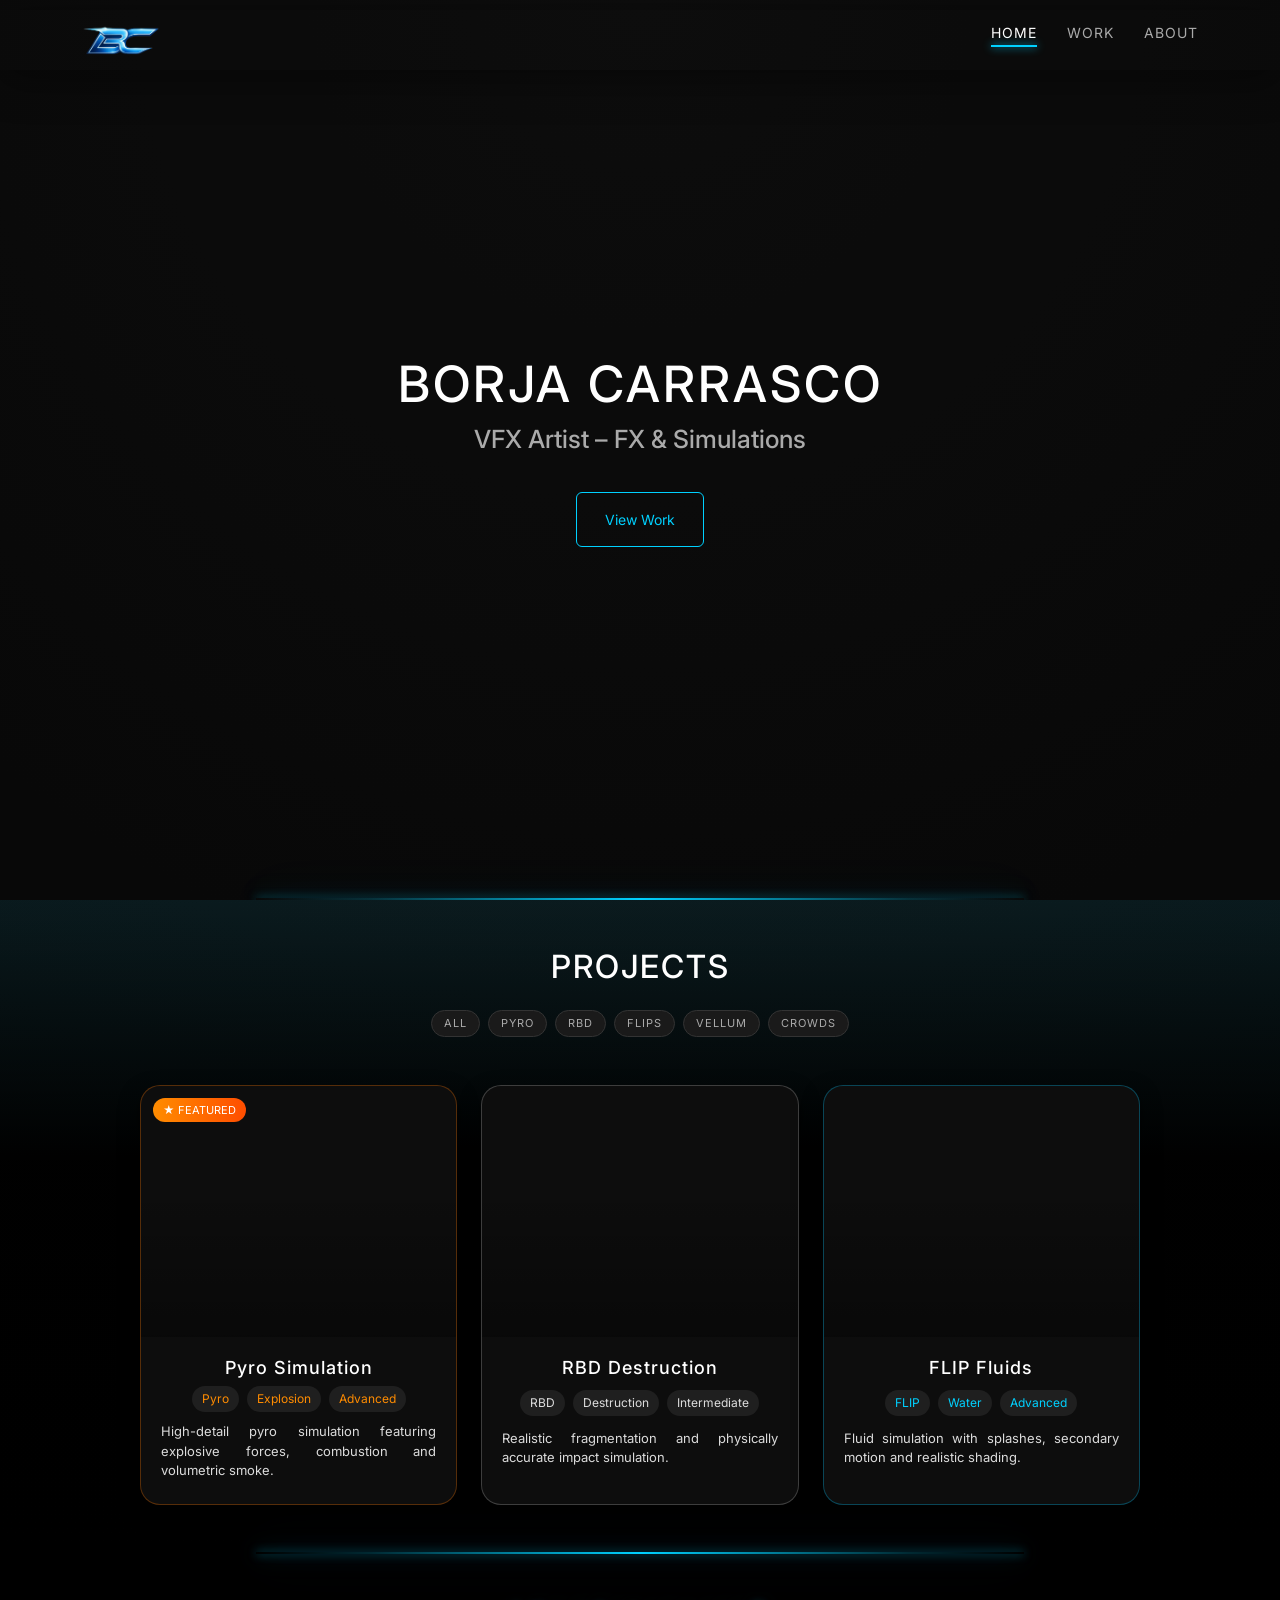
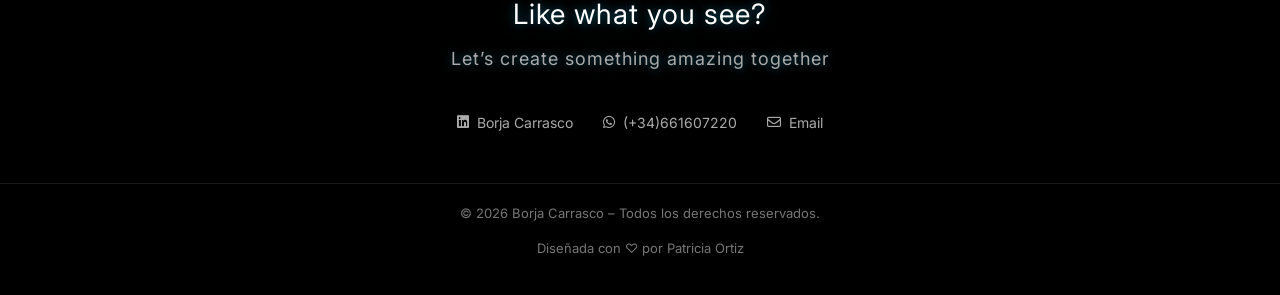
==== index.html @ b545aca4 "Add files via upload" ====
<!DOCTYPE html>
<html lang="en">
<head>
  <meta charset="UTF-8">
  <title>Borja Carrasco | VFX Artist</title>
  <meta name="viewport" content="width=device-width, initial-scale=1.0">
  <link href="https://fonts.googleapis.com/css2?family=Inter:wght@300;400;600;700;800&display=swap" rel="stylesheet">
  <link href="https://cdn.jsdelivr.net/npm/bootstrap@5.3.3/dist/css/bootstrap.min.css" rel="stylesheet">
  <link rel="stylesheet" href="https://cdnjs.cloudflare.com/ajax/libs/font-awesome/6.5.0/css/all.min.css">
  <link rel="stylesheet" href="./css/style.css">
</head>

<body>

  <nav class="navbar">
    <div class="container d-flex justify-content-between align-items-center">
      <div class="logo">
        <img src="./assets/images/logoprueba1000.png" alt="logo BC">
      </div>
      <div class="hamburger" id="hamburger">
        <span></span>
        <span></span>
        <span></span>
      </div>
      <ul class="menu">
        <li><a href="index.html" class="active">HOME</a></li>
        <li><a href="./views/work.html">WORK</a></li>
        <li><a href="./views/about.html">ABOUT</a></li>
      </ul>
    </div>
  </nav>

  <header class="hero" id="hero">

    <div class="overlay">
      <img src="./assets/images/fotoprueba1.png" alt="background" class="hero-img">

      <video id="heroVideo" autoplay loop muted playsinline preload="auto">
        <source src="./assets/videos/Reel.mp4" type="video/mp4">
      </video>
    </div>

    <div class="hero-content text-center" id="heroContent">
      <h1>BORJA CARRASCO</h1>
      <h2>VFX Artist – FX & Simulations</h2>
      <button class="btn hero-btn">View Work</button>
    </div>

  </header>

  <main>

    <section class="projects py-5" id="projects">

      <div class="container">
        <div class="projects-title text-center mb-4">
          <h2>PROJECTS</h2>
        </div>

        <div class="filters d-flex justify-content-center flex-wrap gap-2 mb-5">
          <button class="filter">ALL</button>
          <button class="filter">PYRO</button>
          <button class="filter">RBD</button>
          <button class="filter">FLIPS</button>
          <button class="filter">VELLUM</button>
          <button class="filter">CROWDS</button>
        </div>

        <div class="row g-4">

          <div class="col-12 col-md-6 col-lg-4">
            <article class="card pyro featured">
              <div class="card-media">
                <video muted loop playsinline>
                  <source src="https://www.w3schools.com/html/mov_bbb.mp4">
                </video>
              </div>
              <div class="card-content">
                <h3>Pyro Simulation</h3>
                <div class="tags">
                  <span class="tag">Pyro</span>
                  <span class="tag">Explosion</span>
                  <span class="tag">Advanced</span>
                </div>
                <p>
                  High-detail pyro simulation featuring explosive forces, combustion and volumetric smoke.
                </p>
              </div>
            </article>
          </div>

          <div class="col-12 col-md-6 col-lg-4">
            <article class="card rbd">
              <div class="card-media">
                <video muted loop playsinline>
                  <source src="https://www.w3schools.com/html/movie.mp4">
                </video>
              </div>
              <div class="card-content">
                <h3>RBD Destruction</h3>
                <div class="tags">
                  <span class="tag">RBD</span>
                  <span class="tag">Destruction</span>
                  <span class="tag">Intermediate</span>
                </div>
                <p>
                  Realistic fragmentation and physically accurate impact simulation.
                </p>
              </div>
            </article>
          </div>

          <div class="col-12 col-md-6 col-lg-4">
            <article class="card flip">
              <div class="card-media">
                <video muted loop playsinline>
                  <source src="https://www.w3schools.com/howto/rain.mp4">
                </video>
              </div>
              <div class="card-content">
                <h3>FLIP Fluids</h3>
                <div class="tags">
                  <span class="tag">FLIP</span>
                  <span class="tag">Water</span>
                  <span class="tag">Advanced</span>
                </div>
                <p>
                  Fluid simulation with splashes, secondary motion and realistic shading.
                </p>
              </div>
            </article>
          </div>

        </div>

      </div>
    </section>

  </main>

  <footer>
    <div class="contacto-container">

      <div class="info-contacto">
        <p>
          Like what you see? <br>
          <span>Let’s create something amazing together</span>
        </p>
      </div>

      <div class="redes">
        <a href="https://www.linkedin.com/in/borja-carrasco/">
          <i class="fa-brands fa-linkedin"></i>
          Borja Carrasco
        </a>

        <a href="https://wa.me/34661607220">
          <i class="fa-brands fa-whatsapp"></i>
          (+34)661607220
        </a>

        <a href="mailto:borjacarrasco25@gmail.com">
          <i class="fa-regular fa-envelope"></i>
          Email
        </a>
      </div>

    </div>

    <div class="footer-container">
      <p>© 2026 Borja Carrasco – Todos los derechos reservados.</p>
      <p>Diseñada con ♡ por Patricia Ortiz</p>
    </div>
  </footer>

  <script src="./js/script.js"></script>

</body>
</html>
---- css/style.css ----
* {
  margin: 0;
  padding: 0;
  box-sizing: border-box;
  font-family: 'Inter', sans-serif;
}

body,
button,
input,
textarea {
  font-family: 'Inter', sans-serif !important;
}

:root {
  --bs-body-font-family: 'Inter', sans-serif;
  --cyan: #00d1ff;
  --orange: #ff8c00;
}

body {
  background: radial-gradient(circle at top, #111, #050505);
  color: white;
  overflow-x: hidden;
  min-height: 100vh;
  display: flex;
  flex-direction: column;
}

.navbar {
  position: absolute;
  top: 10px;
  width: 100%;
  padding: 10px 60px;
  display: flex;
  justify-content: space-between;
  align-items: center;
  z-index: 100;
  background: transparent;
  /* Sombra suave hacia abajo que da profundidad sin fondo */
  box-shadow: 0 10px 40px rgba(0, 0, 0, 0.4);
}

.navbar--solid {
  position: absolute;
  top: 10px;
  left: 0;
  width: 100%;

  /* MÁS contraste */
  background: linear-gradient(to bottom,
      rgba(15, 18, 25, 0.85),
      rgba(10, 10, 10, 0.6));

  backdrop-filter: blur(18px);

  border-bottom: 1px solid rgba(0, 209, 255, 0.15);

  box-shadow:
    0 8px 30px rgba(0, 0, 0, 0.8),
    0 0 20px rgba(0, 209, 255, 0.05),
    inset 0 1px 0 rgba(255, 255, 255, 0.05);

  transition: all 0.3s ease;
}

.navbar--solid::after {
  content: "";
  position: absolute;
  bottom: 0;
  left: 50%;
  transform: translateX(-50%);
  width: 40%;
  height: 1px;

  background: linear-gradient(90deg,
      transparent,
      var(--cyan),
      transparent);

  box-shadow:
    0 0 10px var(--cyan),
    0 0 25px rgba(0, 209, 255, 0.4);

  opacity: 0.5;
}

.logo img {
  height: 30px;
  width: auto;
  display: block;
}

.menu {
  display: flex;
  gap: 30px;
  list-style: none;
}

.menu a {
  text-decoration: none;
  color: #aaa;
  font-size: 14px;
  letter-spacing: 1px;
  transition: 0.3s;
}

.menu a:hover {
  color: white;
}

.menu a.active {
  color: white;
  position: relative;
}

.menu a.active::after {
  content: "";
  position: absolute;
  left: 0;
  bottom: -6px;
  width: 100%;
  height: 2px;
  background: var(--cyan);
  box-shadow: 0 0 8px var(--cyan);
}

/* ======================== */
/* HERO  (index)            */
/* ======================== */

.hero {
  min-height: 100vh;
  position: relative;
  display: flex;
  align-items: center;
  justify-content: center;
  overflow: hidden;
}

.hero::after {
  content: "";
  position: absolute;
  left: 50%;
  transform: translateX(-50%);
  bottom: 0;
  width: 60%;
  height: 2px;
  background: linear-gradient(90deg,
      transparent 0%,
      rgba(0, 209, 255, 0.2) 15%,
      var(--cyan) 50%,
      rgba(0, 209, 255, 0.2) 85%,
      transparent 100%);
  box-shadow:
    0 0 10px rgba(0, 209, 255, 0.6),
    0 0 25px rgba(0, 209, 255, 0.4),
    0 0 50px rgba(0, 209, 255, 0.25);
  opacity: 1;
  z-index: 3;
}

.hero-img {
  position: absolute;
  width: 100%;
  height: 100%;
  object-fit: cover;
  cursor: default;
  opacity: 1;
  z-index: 1;
}

.hero video {
  position: absolute;
  width: 100%;
  height: 100%;
  object-fit: cover;
  object-position: center;
  transform: scale(1.2);
  opacity: 0;
  z-index: 2;
}

.hero-img,
.hero video {
  transition: opacity 0.04s ease;
}

.overlay {
  position: absolute;
  width: 100%;
  height: 100%;
  background: rgba(0, 0, 0, 0.25);
  pointer-events: none;
}

.hero-content {
  text-align: center;
  z-index: 5;
  transition: 0.4s;
}

.hero-content h1 {
  font-size: 50px;
  letter-spacing: 3px;
}

.hero-content h2 {
  font-size: 25px;
  margin-top: 10px;
  color: #aaa;
}

.btn {
  margin-top: 30px;
  padding: 16px 28px;
  border: 1px solid var(--cyan);
  color: var(--cyan);
  background: transparent;
  cursor: pointer;
  transition: 0.3s;
  font-size: 14px;
}

.btn:hover {
  background: var(--cyan);
  color: black;
  box-shadow: 0 0 20px var(--cyan);
}

.projects {
  padding: 40px 10% 0;
  text-align: center;
  background: linear-gradient(to bottom,
      rgba(0, 209, 255, 0.08) 0%,
      rgba(0, 0, 0, 0.95) 40%,
      #000 100%);
}

.projects-title {
  text-align: center;
  margin-bottom: 30px;
  position: relative;
}

.projects-title h2 {
  font-size: 32px;
  letter-spacing: 2px;
}

.filters {
  display: flex;
  justify-content: center;
  gap: 8px;
  margin-bottom: 50px;
  flex-wrap: wrap;
}

.filter {
  background: #1a1a1a;
  border: 1px solid #333;
  color: #aaa;
  padding: 4px 12px;
  font-size: 11px;
  letter-spacing: 1px;
  border-radius: 14px;
  cursor: pointer;
  transition: all 0.3s ease;
}

.filter:hover,
.filter.active {
  border-color: var(--cyan);
  color: var(--cyan);
  box-shadow: 0 0 8px rgba(0, 209, 255, 0.4);
}

.card {
  height: 420px;
  display: flex;
  flex-direction: column;
  background: #0d0d0d;
  border-radius: 20px;
  overflow: hidden;
  position: relative;
  border: 1px solid rgba(255, 255, 255, 0.08);
  box-shadow: 0 8px 20px rgba(0, 0, 0, 0.6);
  transition: all 0.4s ease;
}

.card:hover {
  transform: translateY(-10px) scale(1.03);
}

.card-media {
  height: 60%;
  position: relative;
  overflow: hidden;
}

.card-media video {
  width: 100%;
  height: 100%;
  object-fit: cover;
  filter: brightness(0.85) contrast(1.1);
  transition: 0.4s ease;
}

.card:hover video {
  filter: brightness(1) contrast(1.2);
}

.card-media::after {
  content: "";
  position: absolute;
  inset: 0;
  background: linear-gradient(to top, rgba(0, 0, 0, 0.7) 0%, transparent 60%);
  opacity: 0.5;
}

.card-content {
  height: 40%;
  padding: 20px;
  display: flex;
  flex-direction: column;
  justify-content: space-between;
  position: absolute;
  bottom: 0;
  left: 0;
  width: 100%;
  z-index: 2;
  text-align: center;
  color: white;
}

.card-content h3 {
  font-size: 18px;
  letter-spacing: 1px;
  margin-bottom: 8px;
}

.card-content p {
  font-size: 13px;
  opacity: 0.85;
  line-height: 1.5;
  text-align: justify;
}

.tags {
  display: flex;
  gap: 8px;
  flex-wrap: wrap;
  margin-bottom: 10px;
  justify-content: center;
  align-items: center;
}

.tag {
  background: #1f1f1f;
  padding: 4px 10px;
  font-size: 12px;
  border-radius: 20px;
  color: #aaa;
  transition: 0.3s;
}

.card.pyro {
  border: 1px solid rgba(255, 120, 0, 0.3);
}

.card.pyro .tag {
  color: var(--orange);
}

.card.rbd {
  border: 1px solid rgba(255, 255, 255, 0.2);
}

.card.rbd .tag {
  color: #ddd;
}

.card.flip {
  border: 1px solid rgba(0, 200, 255, 0.3);
}

.card.flip .tag {
  color: var(--cyan);
}

.card.pyro:hover {
  border-color: rgba(255, 120, 0, 1);
  box-shadow: 0 0 20px rgba(255, 120, 0, 0.6), 0 0 60px rgba(255, 120, 0, 0.3), 0 20px 40px rgba(0, 0, 0, 0.9);
}

.card.rbd:hover {
  border-color: rgba(255, 255, 255, 1);
  box-shadow: 0 0 20px rgba(255, 255, 255, 0.5), 0 0 50px rgba(255, 255, 255, 0.25), 0 20px 40px rgba(0, 0, 0, 0.9);
}

.card.flip:hover {
  border-color: rgba(0, 200, 255, 1);
  box-shadow: 0 0 20px rgba(0, 200, 255, 0.6), 0 0 60px rgba(0, 200, 255, 0.3), 0 20px 40px rgba(0, 0, 0, 0.9);
}

.featured::before {
  content: "★ FEATURED";
  position: absolute;
  top: 12px;
  left: 12px;
  background: linear-gradient(90deg, #ff8c00, #ff4d00);
  color: white;
  font-size: 11px;
  padding: 4px 10px;
  border-radius: 20px;
  z-index: 3;
}

footer {
  padding: 40px 0 20px;
  background: #000;
  color: #aaa;
  text-align: center;
  margin-top: auto;
  width: 100%;
  position: relative;
}

footer::before {
  content: "";
  position: absolute;
  left: 50%;
  transform: translateX(-50%);
  top: -1px;
  width: 60%;
  height: 2px;
  background: linear-gradient(90deg,
      transparent 0%,
      rgba(0, 209, 255, 0.2) 15%,
      var(--cyan) 50%,
      rgba(0, 209, 255, 0.2) 85%,
      transparent 100%);
  box-shadow:
    0 0 10px rgba(0, 209, 255, 0.6),
    0 0 25px rgba(0, 209, 255, 0.4),
    0 0 50px rgba(0, 209, 255, 0.25);
  opacity: 1;
  z-index: 2;
}

.info-contacto p {
  font-size: 28px;
  color: #fff;
  margin-bottom: 40px;
  letter-spacing: 1px;
  text-shadow:
    0 0 10px rgba(0, 209, 255, 0.4),
    0 0 25px rgba(0, 209, 255, 0.2);
}

.info-contacto span {
  display: block;
  font-size: 18px;
  color: #aaa;
  margin-top: 10px;
}

.redes {
  display: flex;
  justify-content: center;
  gap: 30px;
  flex-wrap: wrap;
  margin-bottom: 50px;
}

.redes a {
  color: #aaa;
  text-decoration: none;
  font-size: 14px;
  transition: 0.3s;
  display: flex;
  align-items: center;
  gap: 8px;
}

.redes a:hover {
  color: var(--cyan);
  text-shadow: 0 0 10px rgba(0, 209, 255, 0.5);
}

.footer-container {
  border-top: 1px solid rgba(255, 255, 255, 0.1);
  padding-top: 20px;
  font-size: 13px;
  color: #777;
}

.work-page {
  padding-top: 0;
  padding-bottom: 100px;
}

.work-hero {
  padding: 80px 20px 30px;
  text-align: center;
}

.work-label {
  font-size: 11px;
  letter-spacing: 2px;
  color: #555;
  display: block;
  margin-bottom: 10px;
}

.work-title {
  font-size: 42px;
  letter-spacing: 12px;
  font-weight: 300;
  color: #eaeaea;
  margin: 0;
}

.work-title::after {
  content: "";
  display: block;
  margin: 10px auto 0;
  width: 80px;
  height: 2px;

  background: linear-gradient(90deg,
      transparent,
      var(--cyan),
      transparent);

  box-shadow: 0 0 10px rgba(0, 209, 255, 0.4);
}

.work-subtitle {
  font-size: 14px;
  color: #666;
  margin-top: 12px;
  letter-spacing: 1px;
}

.work-meta {
  margin-top: 18px;
  display: flex;
  justify-content: center;
  gap: 10px;
  flex-wrap: wrap;
}

.work-meta span {
  font-size: 10px;
  padding: 5px 12px;
  border-radius: 20px;

  background: rgba(255, 255, 255, 0.04);
  border: 1px solid rgba(255, 255, 255, 0.08);

  color: #888;
}

.work-card {
  position: relative;
  height: 460px;
  border-radius: 18px;
  overflow: hidden;
  cursor: pointer;

  background: #000;

  border: 1px solid rgba(255, 255, 255, 0.08);

  box-shadow:
    0 20px 60px rgba(0, 0, 0, 0.9);

  transition: all 0.4s ease;
}

/* marco interior*/
.work-card::before {
  content: "";
  position: absolute;
  inset: 8px;
  border-radius: 12px;
  border: 1px solid rgba(255, 255, 255, 0.05);
  z-index: 3;
}


.work-card video {
  width: 100%;
  height: 100%;
  object-fit: cover;
  filter: brightness(0.9) contrast(1.1); /* antes 0.75 */
  transition: all 0.5s ease;
}

/* overlay degradado */
.work-card::after {
  content: "";
  position: absolute;
  inset: 0;
  background: linear-gradient(to top,
      rgba(0, 0, 0, 0.75) 0%,
      /* antes 0.95 */
      rgba(0, 0, 0, 0.4) 50%,
      /* antes 0.6 */
      transparent 100%);
  z-index: 2;
}


.work-icon {
  position: absolute;
  top: 15px;
  right: 15px;

  width: 32px;
  height: 32px;

  border-radius: 8px;

  background: rgba(0, 0, 0, 0.5);
  backdrop-filter: blur(6px);

  display: flex;
  align-items: center;
  justify-content: center;

  font-size: 12px;
  color: rgba(255, 255, 255, 0.6);

  z-index: 5;

  opacity: 0.6;
  transition: 0.3s;
}

.work-overlay {
  position: absolute;
  bottom: 0;
  width: 100%;
  padding: 40px 24px 24px;

  text-align: center;
  z-index: 4;
}

.work-overlay h3 {
  font-size: 16px;
  letter-spacing: 4px;
  font-weight: 400;
  margin-bottom: 12px;
  color: white;
  text-shadow: 0 2px 12px rgba(0,0,0,0.9);
}

.work-overlay .tags {
  display: flex;
  justify-content: center;
  gap: 8px;
  margin-bottom: 12px;
}

.work-overlay .tags span {
  font-size: 10px;
  padding: 4px 12px;

  border-radius: 20px;

  background: rgba(255, 255, 255, 0.05);
  border: 1px solid rgba(255, 255, 255, 0.15);

  letter-spacing: 2px;
}

.work-info {
  list-style: none;
  padding: 0;
  margin-top: 10px;

  display: flex;
  flex-direction: column;
  gap: 6px;
}

.work-info li {
  font-size: 11px;
  letter-spacing: 0.5px;

  position: relative;
  padding-left: 14px;
}


.work-left {
  border-color: rgba(0, 209, 255, 0.3);
}

.work-left .tags span {
  color: var(--cyan);
  border-color: rgba(0, 209, 255, 0.4);
}

.work-left .work-info li {
  color: rgba(0, 209, 255, 0.8);
}

/* naranja */
.work-right {
  border-color: rgba(255, 140, 0, 0.3);
}

.work-right .tags span {
  color: var(--orange);
  border-color: rgba(255, 140, 0, 0.4);
}

.work-right .work-info li {
  color: rgba(255, 140, 0, 0.8);
}

.work-card:hover {
  transform: translateY(-10px) scale(1.02);
}

.work-card:hover video {
  filter: brightness(0.95) contrast(1.2);
  transform: scale(1.05);
}

/* glow elegante */
.work-left:hover {
  box-shadow:
    0 0 30px rgba(0, 209, 255, 0.3),
    0 30px 80px rgba(0, 0, 0, 1);
}

.work-right:hover {
  box-shadow:
    0 0 30px rgba(255, 140, 0, 0.3),
    0 30px 80px rgba(0, 0, 0, 1);
}

.work-card:hover .work-icon {
  opacity: 1;
  transform: scale(1.1);
}

.about-section {
  padding-top: 90px;
  flex: 1;
}

.about-title,
.contact-title {
  font-size: 30px;
  letter-spacing: 4px;
  font-weight: 200;
  color: #e0e0e0;
  margin-bottom: 8px;
  display: inline-block;
}

.about-title::after,
.contact-title::after {
  content: "";
  display: block;
  margin: 12px auto 0;
  width: 50px;
  height: 2px;
  background: linear-gradient(90deg, transparent, var(--cyan), transparent);
  box-shadow:
    0 0 10px var(--cyan),
    0 0 20px rgba(0, 209, 255, 0.4);
}

.about-box {
  max-width: 850px;
  margin: 0 auto;

  background: rgba(255, 255, 255, 0.02);

  border: 1px solid rgba(0, 209, 255, 0.35);

  border-radius: 14px;

  padding: 26px !important;

  color: #bbb;
  font-size: 14px;
  line-height: 1.8;

  box-shadow:
    0 0 15px rgba(0, 209, 255, 0.15),
    0 0 40px rgba(0, 209, 255, 0.05),
    inset 0 0 20px rgba(0, 209, 255, 0.03);
}

.about-box p {
  margin-bottom: 14px;
}

.about-box p:last-child {
  margin-bottom: 0;
}

.about-box strong {
  color: #fff;
}

.about-box em {
  color: var(--cyan);
  font-style: normal;
}

.contact-subtitle {
  color: #888;
  font-size: 13px;
  letter-spacing: 1px;
  margin-top: 10px;
  margin-bottom: 20px;
}

.contact-box {
  max-width: 520px;
  margin: 0 auto;

  background: rgba(255, 255, 255, 0.02);

  border: 1px solid rgba(0, 209, 255, 0.35);

  border-radius: 14px;

  padding: 26px !important;

  box-shadow:
    0 0 15px rgba(0, 209, 255, 0.15),
    0 0 40px rgba(0, 209, 255, 0.05),
    inset 0 0 20px rgba(0, 209, 255, 0.03);
}

.form-label {
  color: #888;
  font-size: 11px;
  letter-spacing: 1px;
  text-transform: uppercase;
  margin-bottom: 6px;
}

.custom-input {
  background: rgba(255, 255, 255, 0.05) !important;

  border: 1px solid rgba(0, 209, 255, 0.25) !important;

  border-radius: 10px !important;

  color: #fff !important;
  font-size: 14px !important;

  padding: 10px 14px !important;

  transition: all 0.3s ease !important;
}

.custom-input::placeholder {
  color: #555 !important;
}

.custom-input:focus {
  outline: none !important;

  border-color: var(--cyan) !important;

  box-shadow:
    0 0 0 2px rgba(0, 209, 255, 0.15),
    0 0 12px rgba(0, 209, 255, 0.3) !important;

  background: rgba(0, 209, 255, 0.05) !important;
}

.custom-btn {
  margin-top: 15px;

  background: rgba(0, 209, 255, 0.15);

  border: 1px solid var(--cyan);

  color: #ccc !important;

  font-size: 13px;
  letter-spacing: 2px;
  font-weight: 500;

  padding: 12px;

  border-radius: 10px;

  box-shadow:
    0 0 10px rgba(0, 209, 255, 0.3),
    inset 0 0 10px rgba(0, 209, 255, 0.1);

  transition: all 0.3s ease;
}

.custom-btn:hover {
  background: var(--cyan);
  color: #000;

  box-shadow:
    0 0 25px rgba(0, 209, 255, 0.7),
    0 0 50px rgba(0, 209, 255, 0.3);
}

.iti input {
  padding-left: 65px !important;
  letter-spacing: 1px;
}

.iti__flag-container {
  padding-left: 8px;
}

.iti__selected-flag {
  display: flex;
  align-items: center;
  gap: 6px;
}

.hamburger {
  display: none;
  flex-direction: column;
  gap: 5px;
  cursor: pointer;
  z-index: 20;
}

.hamburger span {
  width: 25px;
  height: 2px;
  background: white;
  display: block;
  transition: 0.3s;
}

@media (max-width: 768px) {

  .navbar {
    position: relative;
    top: 0;
    padding: 10px 15px;
  }

  .hero {
    min-height: 22vh;
  }

  .hero video {
    position: absolute;
    top: 50%;
    left: 50%;
    width: 100%;
    height: auto;
    transform: translate(-50%, -50%);
    object-fit: cover;
  }

  .hero-content {
    text-align: center;
    padding: 0 20px;
    max-width: 90%;
  }

  .navbar .container {
    display: flex;
    justify-content: space-between;
    align-items: center;
  }

  .hamburger {
    display: flex;
  }

  .menu {
    position: absolute;
    top: 60px;
    right: 0;
    width: 100%;
    background: rgba(0, 0, 0, 0.95);
    backdrop-filter: blur(10px);
    flex-direction: column;
    align-items: center;
    gap: 20px;
    padding: 20px 0;
    display: flex !important;
  }

  .menu.active {
    display: flex;
  }

  .hero-content h1 {
    font-size: 24px;
    letter-spacing: 2px;
  }

  .hero-content h2 {
    font-size: 14px;
  }

  .btn {
    font-size: 12px;
    padding: 10px 18px;
  }

  .projects {
    padding: 30px 20px 0;
  }

  .projects .container {
    padding-left: 10px;
    padding-right: 10px;
  }

  .projects-title h2 {
    font-size: 22px;
    letter-spacing: 1px;
  }

  .projects-title {
    margin-bottom: 20px;
  }

  /* Work */
  .work-hero {
    padding: 90px 24px 44px;
  }

  .work-title {
    font-size: 28px;
    letter-spacing: 8px;
  }

  .work-container {
    padding: 36px 20px 0;
  }

  .work-grid {
    grid-template-columns: 1fr;
    gap: 20px;
  }

  .work-card {
    height: 380px;
  }

  .work-overlay h3 {
    font-size: 15px;
    letter-spacing: 3px;
  }

  /* About */
  .about-section {
    padding-top: 80px;
  }

  .about-title,
  .contact-title {
    font-size: 26px;
    letter-spacing: 4px;
  }
}
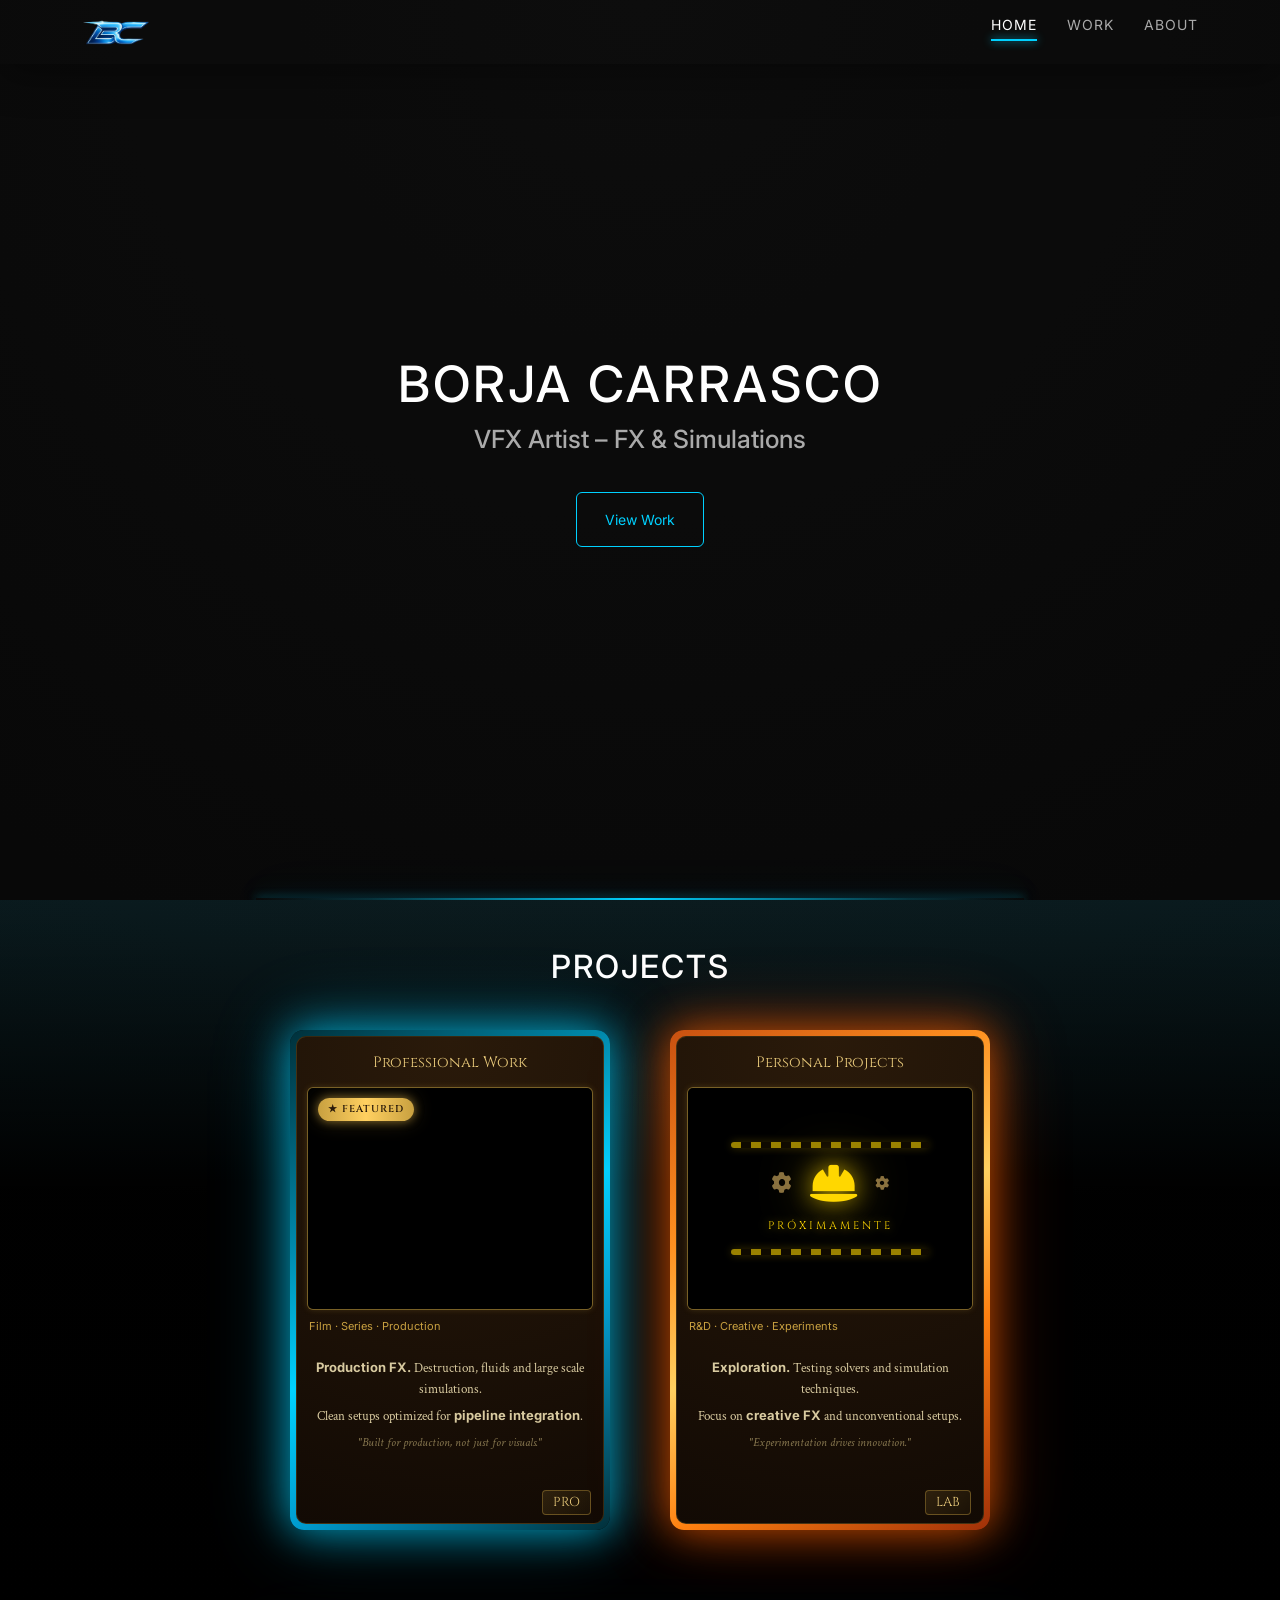
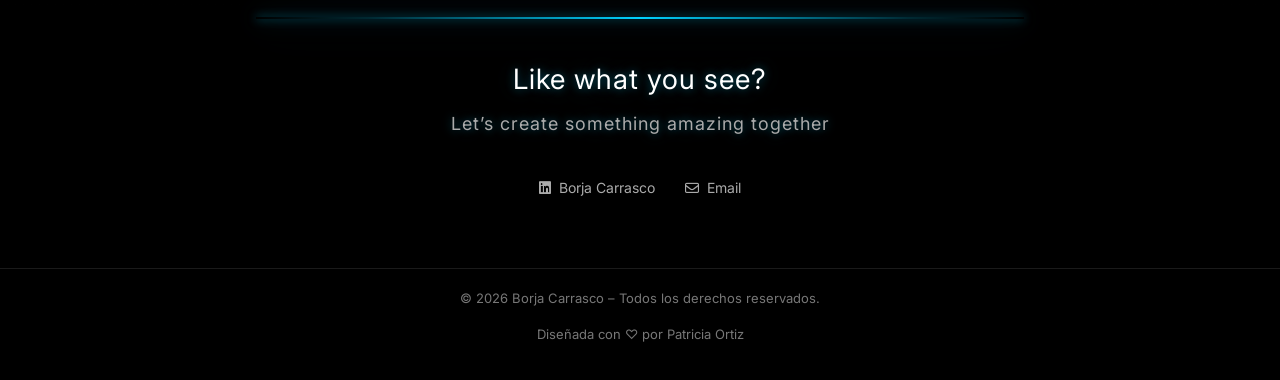
==== commit fac5b074: "sincronizacion" ====
--- a/index.html
+++ b/index.html
@@ -1,5 +1,6 @@
 <!DOCTYPE html>
 <html lang="en">
+
 <head>
   <meta charset="UTF-8">
   <title>Borja Carrasco | VFX Artist</title>
@@ -7,16 +8,18 @@
   <link href="https://fonts.googleapis.com/css2?family=Inter:wght@300;400;600;700;800&display=swap" rel="stylesheet">
   <link href="https://cdn.jsdelivr.net/npm/bootstrap@5.3.3/dist/css/bootstrap.min.css" rel="stylesheet">
   <link rel="stylesheet" href="https://cdnjs.cloudflare.com/ajax/libs/font-awesome/6.5.0/css/all.min.css">
+  <link
+    href="https://fonts.googleapis.com/css2?family=Cinzel:wght@400;600;700&family=Crimson+Text:ital,wght@0,400;0,600;1,400&display=swap"
+    rel="stylesheet">
   <link rel="stylesheet" href="./css/style.css">
 </head>
 
 <body>
-
   <nav class="navbar">
     <div class="container d-flex justify-content-between align-items-center">
-      <div class="logo">
-        <img src="./assets/images/logoprueba1000.png" alt="logo BC">
-      </div>
+      <a href="index.html" class="logo">
+        <img src="../assets/images/logoprueba1000.png" alt="logo BC">
+      </a>
       <div class="hamburger" id="hamburger">
         <span></span>
         <span></span>
@@ -43,101 +46,110 @@
     <div class="hero-content text-center" id="heroContent">
       <h1>BORJA CARRASCO</h1>
       <h2>VFX Artist – FX & Simulations</h2>
-      <button class="btn hero-btn">View Work</button>
+      <a href="./views/work.html" class="btn hero-btn">
+        View Work
+      </a>
     </div>
 
   </header>
+  <section class="projects py-5" id="projects">
+    <div class="container">
 
-  <main>
+      <!-- TÍTULO -->
+      <div class="projects-title text-center mb-4">
+        <h2>PROJECTS</h2>
+      </div>
 
-    <section class="projects py-5" id="projects">
+      <!-- WRAPPER -->
+      <div class="cards-wrapper">
 
-      <div class="container">
-        <div class="projects-title text-center mb-4">
-          <h2>PROJECTS</h2>
-        </div>
+        <!-- SCROLL -->
+        <div class="cards-scroll-wrapper">
+          <div class="cards-grid">
 
-        <div class="filters d-flex justify-content-center flex-wrap gap-2 mb-5">
-          <button class="filter">ALL</button>
-          <button class="filter">PYRO</button>
-          <button class="filter">RBD</button>
-          <button class="filter">FLIPS</button>
-          <button class="filter">VELLUM</button>
-          <button class="filter">CROWDS</button>
-        </div>
+            <!-- 🔵 PROFESSIONAL -->
+            <a href="./views/work-professional.html" class="mtg-card flip featured">
 
-        <div class="row g-4">
+              <div class="mtg-card-inner">
+                <div class="card-face">
 
-          <div class="col-12 col-md-6 col-lg-4">
-            <article class="card pyro featured">
-              <div class="card-media">
-                <video muted loop playsinline>
-                  <source src="https://www.w3schools.com/html/mov_bbb.mp4">
-                </video>
+                  <div class="card-topbar">
+                    <span class="card-name">Professional Work</span>
+                  </div>
+
+                  <div class="card-art-frame">
+                    <div class="featured-badge">★ FEATURED</div>
+                    <video muted loop playsinline preload="none">
+                      <source src="./assets/videos/MovingDisneyPlus2023.mp4">
+                    </video>
+                    <div class="card-art-overlay"></div>
+                  </div>
+
+                  <div class="card-typeline">
+                    <span class="card-type">Film · Series · Production</span>
+                  </div>
+
+                  <div class="card-textbox">
+                    <p class="card-ability"><b>Production FX.</b> Destruction, fluids and large scale simulations.</p>
+                    <p class="card-ability">Clean setups optimized for <b>pipeline integration</b>.</p>
+                    <p class="card-flavor">"Built for production, not just for visuals."</p>
+                  </div>
+
+                  <div class="card-bottom">
+                    <span class="pt-box">PRO</span>
+                  </div>
+
+                </div>
               </div>
-              <div class="card-content">
-                <h3>Pyro Simulation</h3>
-                <div class="tags">
-                  <span class="tag">Pyro</span>
-                  <span class="tag">Explosion</span>
-                  <span class="tag">Advanced</span>
+            </a>
+
+            <!-- 🟠 PERSONAL -->
+            <a href="./views/work-personal.html" class="mtg-card pyro">
+
+              <div class="mtg-card-inner">
+                <div class="card-face">
+
+                  <div class="card-topbar">
+                    <span class="card-name">Personal Projects</span>
+                  </div>
+
+                  <div class="card-art-frame">
+                    <div class="wip-overlay">
+                      <div class="wip-stripe"></div>
+                      <div class="wip-icons-row">
+                        <i class="fa-solid fa-gear wip-gear-left"></i>
+                        <i class="fa-solid fa-helmet-safety wip-helmet"></i>
+                        <i class="fa-solid fa-gear wip-gear-right"></i>
+                      </div>
+                      <span class="wip-label">Próximamente</span>
+                      <div class="wip-stripe"></div>
+                    </div>
+                  </div>
+
+                  <div class="card-typeline">
+                    <span class="card-type">R&D · Creative · Experiments</span>
+                  </div>
+
+                  <div class="card-textbox">
+                    <p class="card-ability"><b>Exploration.</b> Testing solvers and simulation techniques.</p>
+                    <p class="card-ability">Focus on <b>creative FX</b> and unconventional setups.</p>
+                    <p class="card-flavor">"Experimentation drives innovation."</p>
+                  </div>
+
+                  <div class="card-bottom">
+                    <span class="pt-box">LAB</span>
+                  </div>
+
                 </div>
-                <p>
-                  High-detail pyro simulation featuring explosive forces, combustion and volumetric smoke.
-                </p>
               </div>
-            </article>
+            </a>
+
           </div>
-
-          <div class="col-12 col-md-6 col-lg-4">
-            <article class="card rbd">
-              <div class="card-media">
-                <video muted loop playsinline>
-                  <source src="https://www.w3schools.com/html/movie.mp4">
-                </video>
-              </div>
-              <div class="card-content">
-                <h3>RBD Destruction</h3>
-                <div class="tags">
-                  <span class="tag">RBD</span>
-                  <span class="tag">Destruction</span>
-                  <span class="tag">Intermediate</span>
-                </div>
-                <p>
-                  Realistic fragmentation and physically accurate impact simulation.
-                </p>
-              </div>
-            </article>
-          </div>
-
-          <div class="col-12 col-md-6 col-lg-4">
-            <article class="card flip">
-              <div class="card-media">
-                <video muted loop playsinline>
-                  <source src="https://www.w3schools.com/howto/rain.mp4">
-                </video>
-              </div>
-              <div class="card-content">
-                <h3>FLIP Fluids</h3>
-                <div class="tags">
-                  <span class="tag">FLIP</span>
-                  <span class="tag">Water</span>
-                  <span class="tag">Advanced</span>
-                </div>
-                <p>
-                  Fluid simulation with splashes, secondary motion and realistic shading.
-                </p>
-              </div>
-            </article>
-          </div>
-
         </div>
 
       </div>
-    </section>
-
-  </main>
-
+    </div>
+  </section>
   <footer>
     <div class="contacto-container">
 
@@ -152,11 +164,6 @@
         <a href="https://www.linkedin.com/in/borja-carrasco/">
           <i class="fa-brands fa-linkedin"></i>
           Borja Carrasco
-        </a>
-
-        <a href="https://wa.me/34661607220">
-          <i class="fa-brands fa-whatsapp"></i>
-          (+34)661607220
         </a>
 
         <a href="mailto:borjacarrasco25@gmail.com">
@@ -176,4 +183,5 @@
   <script src="./js/script.js"></script>
 
 </body>
+
 </html>
--- a/css/style.css
+++ b/css/style.css
@@ -1,3 +1,4 @@
+
 * {
   margin: 0;
   padding: 0;
@@ -16,7 +17,15 @@
   --bs-body-font-family: 'Inter', sans-serif;
   --cyan: #00d1ff;
   --orange: #ff8c00;
-}
+  --bg: #010203;
+  --bg-soft: #050a14;
+  --cyan-soft: rgba(0, 224, 255, 0.25);
+  --text: #eaf6ff;
+  --text-soft: #8aa0b8;
+}
+
+
+/* ── 2. BASE / BODY ───────────────────────────────────────── */
 
 body {
   background: radial-gradient(circle at top, #111, #050505);
@@ -27,41 +36,38 @@
   flex-direction: column;
 }
 
+
+/* ── 3. NAVBAR ────────────────────────────────────────────── */
+
 .navbar {
   position: absolute;
-  top: 10px;
+  top: 0;
   width: 100%;
-  padding: 10px 60px;
-  display: flex;
+  padding: 0 60px;
+  height: 64px;
+  display: flex;
+  align-items: center;
   justify-content: space-between;
-  align-items: center;
   z-index: 100;
   background: transparent;
-  /* Sombra suave hacia abajo que da profundidad sin fondo */
   box-shadow: 0 10px 40px rgba(0, 0, 0, 0.4);
 }
 
 .navbar--solid {
-  position: absolute;
-  top: 10px;
-  left: 0;
+  position: relative;
   width: 100%;
-
-  /* MÁS contraste */
-  background: linear-gradient(to bottom,
-      rgba(15, 18, 25, 0.85),
-      rgba(10, 10, 10, 0.6));
-
+  height: 64px;
+  display: flex;
+  align-items: center;
+  background: linear-gradient(to bottom, rgba(15, 18, 25, 0.92), rgba(10, 10, 10, 0.7));
   backdrop-filter: blur(18px);
-
   border-bottom: 1px solid rgba(0, 209, 255, 0.15);
-
   box-shadow:
     0 8px 30px rgba(0, 0, 0, 0.8),
     0 0 20px rgba(0, 209, 255, 0.05),
     inset 0 1px 0 rgba(255, 255, 255, 0.05);
-
   transition: all 0.3s ease;
+  z-index: 100;
 }
 
 .navbar--solid::after {
@@ -72,21 +78,20 @@
   transform: translateX(-50%);
   width: 40%;
   height: 1px;
-
-  background: linear-gradient(90deg,
-      transparent,
-      var(--cyan),
-      transparent);
-
-  box-shadow:
-    0 0 10px var(--cyan),
-    0 0 25px rgba(0, 209, 255, 0.4);
-
+  background: linear-gradient(90deg, transparent, var(--cyan), transparent);
+  box-shadow: 0 0 10px var(--cyan), 0 0 25px rgba(0, 209, 255, 0.4);
   opacity: 0.5;
 }
 
+.navbar .container {
+  height: 100%;
+  display: flex;
+  align-items: center;
+  justify-content: space-between;
+}
+
 .logo img {
-  height: 30px;
+  height: 26px;
   width: auto;
   display: block;
 }
@@ -95,6 +100,7 @@
   display: flex;
   gap: 30px;
   list-style: none;
+  align-items: center;
 }
 
 .menu a {
@@ -102,7 +108,8 @@
   color: #aaa;
   font-size: 14px;
   letter-spacing: 1px;
-  transition: 0.3s;
+  transition: color 0.3s;
+  line-height: 1;
 }
 
 .menu a:hover {
@@ -118,16 +125,31 @@
   content: "";
   position: absolute;
   left: 0;
-  bottom: -6px;
+  bottom: -8px;
   width: 100%;
   height: 2px;
   background: var(--cyan);
   box-shadow: 0 0 8px var(--cyan);
 }
 
-/* ======================== */
-/* HERO  (index)            */
-/* ======================== */
+.hamburger {
+  display: none;
+  flex-direction: column;
+  gap: 5px;
+  cursor: pointer;
+  z-index: 20;
+}
+
+.hamburger span {
+  width: 25px;
+  height: 2px;
+  background: white;
+  display: block;
+  transition: 0.3s;
+}
+
+
+/* ── 4. HERO (index) ──────────────────────────────────────── */
 
 .hero {
   min-height: 100vh;
@@ -136,6 +158,7 @@
   align-items: center;
   justify-content: center;
   overflow: hidden;
+  cursor: pointer;
 }
 
 .hero::after {
@@ -156,18 +179,17 @@
     0 0 10px rgba(0, 209, 255, 0.6),
     0 0 25px rgba(0, 209, 255, 0.4),
     0 0 50px rgba(0, 209, 255, 0.25);
-  opacity: 1;
   z-index: 3;
 }
 
 .hero-img {
   position: absolute;
+  inset: 0;
   width: 100%;
   height: 100%;
   object-fit: cover;
-  cursor: default;
-  opacity: 1;
   z-index: 1;
+  transition: opacity 0.02s ease;
 }
 
 .hero video {
@@ -176,14 +198,10 @@
   height: 100%;
   object-fit: cover;
   object-position: center;
-  transform: scale(1.2);
   opacity: 0;
   z-index: 2;
-}
-
-.hero-img,
-.hero video {
-  transition: opacity 0.04s ease;
+  transform: scale(1.2);
+  transition: opacity 0.02s ease;
 }
 
 .overlay {
@@ -197,7 +215,7 @@
 .hero-content {
   text-align: center;
   z-index: 5;
-  transition: 0.4s;
+  transition: opacity 0.4s, transform 0.4s;
 }
 
 .hero-content h1 {
@@ -228,8 +246,11 @@
   box-shadow: 0 0 20px var(--cyan);
 }
 
+
+/* ── 5. PROJECTS (index) ──────────────────────────────────── */
+
 .projects {
-  padding: 40px 10% 0;
+  padding: 40px 10% 60px;
   text-align: center;
   background: linear-gradient(to bottom,
       rgba(0, 209, 255, 0.08) 0%,
@@ -240,7 +261,6 @@
 .projects-title {
   text-align: center;
   margin-bottom: 30px;
-  position: relative;
 }
 
 .projects-title h2 {
@@ -248,173 +268,200 @@
   letter-spacing: 2px;
 }
 
-.filters {
+.cards-wrapper {
+  position: relative;
   display: flex;
   justify-content: center;
-  gap: 8px;
-  margin-bottom: 50px;
-  flex-wrap: wrap;
-}
-
-.filter {
-  background: #1a1a1a;
-  border: 1px solid #333;
-  color: #aaa;
-  padding: 4px 12px;
-  font-size: 11px;
-  letter-spacing: 1px;
+  align-items: center;
+  overflow: visible;
+}
+
+.cards-scroll-wrapper {
+  width: 100%;
+  display: flex;
+  justify-content: center;
+  overflow: visible;
+  padding: 20px 4px 40px;
+  -webkit-overflow-scrolling: touch;
+  scrollbar-width: thin;
+  scrollbar-color: rgba(55, 58, 59, 0.3) transparent;
+}
+
+.cards-scroll-wrapper::-webkit-scrollbar {
+  height: 4px;
+}
+
+.cards-scroll-wrapper::-webkit-scrollbar-thumb {
+  background: rgba(55, 58, 59, 0.3);
+  border-radius: 2px;
+}
+
+.cards-grid {
+  display: grid;
+  grid-template-columns: repeat(2, 320px);
+  justify-content: center;
+  gap: 60px;
+}
+
+.scroll-btn {
+  display: none;
+}
+
+
+/* ── 6. CARDS MTG (index) ─────────────────────────────────── */
+
+.mtg-card {
+  width: 320px;
+  height: 500px;
+  border-radius: 16px;
+  cursor: pointer;
+  transition: all 0.4s ease;
+  text-decoration: none;
+}
+
+.mtg-card:hover {
+  transform: translateY(-20px) scale(1.05);
+  z-index: 5;
+}
+
+.mtg-card.hidden {
+  display: none;
+}
+
+.mtg-card-inner {
+  width: 100%;
+  height: 100%;
   border-radius: 14px;
-  cursor: pointer;
-  transition: all 0.3s ease;
-}
-
-.filter:hover,
-.filter.active {
-  border-color: var(--cyan);
-  color: var(--cyan);
-  box-shadow: 0 0 8px rgba(0, 209, 255, 0.4);
-}
-
-.card {
-  height: 420px;
+  padding: 6px;
   display: flex;
   flex-direction: column;
-  background: #0d0d0d;
-  border-radius: 20px;
+}
+
+.mtg-card.flip .mtg-card-inner {
+  background: linear-gradient(145deg, #00303a, #0088aa 30%, var(--cyan) 50%, #0099cc 70%, #00303a);
+  box-shadow: 0 0 40px rgba(0, 209, 255, 0.7), 0 0 80px rgba(0, 209, 255, 0.3);
+}
+
+.mtg-card.pyro .mtg-card-inner {
+  background: linear-gradient(145deg, #c85010, #ff9020 30%, #ffd060 50%, #ff8010 70%, #a03008);
+  box-shadow: 0 0 40px rgba(255, 100, 0, 0.7), 0 0 80px rgba(255, 80, 0, 0.3);
+}
+
+.card-face {
+  background: radial-gradient(circle at top, #2a1a0a, #120a04);
+  border-radius: 10px;
+  display: flex;
+  flex-direction: column;
+  height: 100%;
   overflow: hidden;
+  border: 1px solid rgba(200, 160, 64, 0.2);
+}
+
+.card-topbar {
+  padding: 12px;
+  text-align: center;
+}
+
+.card-name {
+  font-family: 'Cinzel', serif;
+  font-size: 15px;
+  color: #e8c97a;
+}
+
+.card-art-frame {
   position: relative;
-  border: 1px solid rgba(255, 255, 255, 0.08);
-  box-shadow: 0 8px 20px rgba(0, 0, 0, 0.6);
-  transition: all 0.4s ease;
-}
-
-.card:hover {
-  transform: translateY(-10px) scale(1.03);
-}
-
-.card-media {
-  height: 60%;
-  position: relative;
+  height: 46%;
+  margin: 0 10px;
+  border-radius: 6px;
   overflow: hidden;
-}
-
-.card-media video {
+  background: #000;
+  border: 1.2px solid rgba(200, 160, 64, 0.6);
+  box-shadow: inset 0 0 10px rgba(0, 0, 0, 0.8), 0 0 6px rgba(200, 160, 64, 0.2);
+}
+
+.card-art-frame video {
   width: 100%;
   height: 100%;
   object-fit: cover;
-  filter: brightness(0.85) contrast(1.1);
-  transition: 0.4s ease;
-}
-
-.card:hover video {
-  filter: brightness(1) contrast(1.2);
-}
-
-.card-media::after {
-  content: "";
+  filter: contrast(1.1) saturate(1.2) brightness(0.9);
+}
+
+.card-art-overlay {
   position: absolute;
   inset: 0;
-  background: linear-gradient(to top, rgba(0, 0, 0, 0.7) 0%, transparent 60%);
-  opacity: 0.5;
-}
-
-.card-content {
-  height: 40%;
-  padding: 20px;
+  background: linear-gradient(to top, rgba(0, 0, 0, 0.4), transparent);
+}
+
+.card-typeline {
+  padding: 8px 12px;
+  font-family: 'Cinzel', serif;
+  font-size: 11px;
+  color: #c8a040;
+  display: flex;
+  justify-content: space-between;
+}
+
+.card-textbox {
+  padding: 14px;
+  flex-grow: 1;
   display: flex;
   flex-direction: column;
-  justify-content: space-between;
-  position: absolute;
-  bottom: 0;
-  left: 0;
-  width: 100%;
-  z-index: 2;
-  text-align: center;
-  color: white;
-}
-
-.card-content h3 {
-  font-size: 18px;
+  justify-content: center;
+  max-height: 200px;
+  overflow: hidden;
+}
+
+.card-ability {
+  font-family: 'Crimson Text', serif;
+  font-size: 13px;
+  line-height: 1.6;
+  color: #d8caa0;
+  margin-bottom: 4px;
+}
+
+.card-flavor {
+  font-family: 'Crimson Text', serif;
+  font-style: italic;
+  font-size: 12px;
+  color: #887850;
+  margin-top: auto;
+}
+
+.card-bottom {
+  padding: 8px 12px;
+  display: flex;
+  justify-content: flex-end;
+}
+
+.pt-box {
+  background: linear-gradient(135deg, rgba(200, 160, 64, 0.15), rgba(200, 160, 64, 0.05));
+  border: 1px solid rgba(200, 160, 64, 0.4);
+  border-radius: 4px;
+  padding: 2px 10px;
+  font-family: 'Cinzel', serif;
+  font-size: 13px;
+  color: #e8c97a;
+}
+
+.featured-badge {
+  position: absolute;
+  top: 10px;
+  left: 10px;
+  z-index: 5;
+  font-family: 'Cinzel', serif;
+  font-size: 10px;
+  font-weight: 600;
   letter-spacing: 1px;
-  margin-bottom: 8px;
-}
-
-.card-content p {
-  font-size: 13px;
-  opacity: 0.85;
-  line-height: 1.5;
-  text-align: justify;
-}
-
-.tags {
-  display: flex;
-  gap: 8px;
-  flex-wrap: wrap;
-  margin-bottom: 10px;
-  justify-content: center;
-  align-items: center;
-}
-
-.tag {
-  background: #1f1f1f;
-  padding: 4px 10px;
-  font-size: 12px;
-  border-radius: 20px;
-  color: #aaa;
-  transition: 0.3s;
-}
-
-.card.pyro {
-  border: 1px solid rgba(255, 120, 0, 0.3);
-}
-
-.card.pyro .tag {
-  color: var(--orange);
-}
-
-.card.rbd {
-  border: 1px solid rgba(255, 255, 255, 0.2);
-}
-
-.card.rbd .tag {
-  color: #ddd;
-}
-
-.card.flip {
-  border: 1px solid rgba(0, 200, 255, 0.3);
-}
-
-.card.flip .tag {
-  color: var(--cyan);
-}
-
-.card.pyro:hover {
-  border-color: rgba(255, 120, 0, 1);
-  box-shadow: 0 0 20px rgba(255, 120, 0, 0.6), 0 0 60px rgba(255, 120, 0, 0.3), 0 20px 40px rgba(0, 0, 0, 0.9);
-}
-
-.card.rbd:hover {
-  border-color: rgba(255, 255, 255, 1);
-  box-shadow: 0 0 20px rgba(255, 255, 255, 0.5), 0 0 50px rgba(255, 255, 255, 0.25), 0 20px 40px rgba(0, 0, 0, 0.9);
-}
-
-.card.flip:hover {
-  border-color: rgba(0, 200, 255, 1);
-  box-shadow: 0 0 20px rgba(0, 200, 255, 0.6), 0 0 60px rgba(0, 200, 255, 0.3), 0 20px 40px rgba(0, 0, 0, 0.9);
-}
-
-.featured::before {
-  content: "★ FEATURED";
-  position: absolute;
-  top: 12px;
-  left: 12px;
-  background: linear-gradient(90deg, #ff8c00, #ff4d00);
-  color: white;
-  font-size: 11px;
   padding: 4px 10px;
   border-radius: 20px;
-  z-index: 3;
-}
+  color: #2a1a0a;
+  background: linear-gradient(90deg, #c8a040, #ffd060, #c8a040);
+  box-shadow: 0 0 10px rgba(200, 160, 64, 0.6), 0 0 20px rgba(200, 160, 64, 0.3);
+  pointer-events: none;
+}
+
+
+/* ── 7. FOOTER ────────────────────────────────────────────── */
 
 footer {
   padding: 40px 0 20px;
@@ -444,8 +491,11 @@
     0 0 10px rgba(0, 209, 255, 0.6),
     0 0 25px rgba(0, 209, 255, 0.4),
     0 0 50px rgba(0, 209, 255, 0.25);
-  opacity: 1;
   z-index: 2;
+}
+
+.contacto-container {
+  padding: 0 20px 20px;
 }
 
 .info-contacto p {
@@ -453,9 +503,7 @@
   color: #fff;
   margin-bottom: 40px;
   letter-spacing: 1px;
-  text-shadow:
-    0 0 10px rgba(0, 209, 255, 0.4),
-    0 0 25px rgba(0, 209, 255, 0.2);
+  text-shadow: 0 0 10px rgba(0, 209, 255, 0.4), 0 0 25px rgba(0, 209, 255, 0.2);
 }
 
 .info-contacto span {
@@ -495,27 +543,30 @@
   color: #777;
 }
 
+
+/* ── 8. WORK PAGE (work.html) ─────────────────────────────── */
+
 .work-page {
-  padding-top: 0;
   padding-bottom: 100px;
 }
 
 .work-hero {
-  padding: 80px 20px 30px;
+  padding: 60px 20px;
   text-align: center;
 }
 
 .work-label {
   font-size: 11px;
   letter-spacing: 2px;
-  color: #555;
+  color: var(--cyan);
+  text-transform: uppercase;
   display: block;
   margin-bottom: 10px;
 }
 
 .work-title {
-  font-size: 42px;
-  letter-spacing: 12px;
+  font-size: 30px;
+  letter-spacing: 6px;
   font-weight: 300;
   color: #eaeaea;
   margin: 0;
@@ -527,12 +578,7 @@
   margin: 10px auto 0;
   width: 80px;
   height: 2px;
-
-  background: linear-gradient(90deg,
-      transparent,
-      var(--cyan),
-      transparent);
-
+  background: linear-gradient(90deg, transparent, var(--cyan), transparent);
   box-shadow: 0 0 10px rgba(0, 209, 255, 0.4);
 }
 
@@ -543,226 +589,476 @@
   letter-spacing: 1px;
 }
 
-.work-meta {
-  margin-top: 18px;
+.work-container {
   display: flex;
   justify-content: center;
-  gap: 10px;
-  flex-wrap: wrap;
-}
-
-.work-meta span {
-  font-size: 10px;
-  padding: 5px 12px;
-  border-radius: 20px;
-
-  background: rgba(255, 255, 255, 0.04);
-  border: 1px solid rgba(255, 255, 255, 0.08);
-
-  color: #888;
-}
-
+  padding: 0 20px;
+}
+
+.cards-wrapper-work {
+  position: relative;
+  width: 100%;
+  max-width: 960px;
+}
+
+.cards-scroll-work {
+  overflow: visible;
+}
+
+.cards-grid-work {
+  display: flex;
+  justify-content: center;
+  align-items: flex-start;
+  gap: 60px;
+}
+
+/* Work card */
 .work-card {
+  width: 320px;
+  height: auto;
+  flex-shrink: 0;
+  border-radius: 16px;
+  cursor: pointer;
+  transition: all 0.4s ease;
+  text-decoration: none;
+  color: inherit;
+  display: flex;
+  flex-direction: column;
+}
+
+.work-card:hover {
+  transform: translateY(-18px) scale(1.06);
+  z-index: 5;
+}
+
+.work-card.flip .mtg-card-inner {
+  background: linear-gradient(145deg, #00303a, #0088aa 30%, var(--cyan) 50%, #0099cc 70%, #00303a);
+  box-shadow: 0 0 40px rgba(0, 209, 255, 0.7), 0 0 80px rgba(0, 209, 255, 0.3);
+}
+
+.work-card.pyro .mtg-card-inner {
+  background: linear-gradient(145deg, #c85010, #ff9020 30%, #ffd060 50%, #ff8010 70%, #a03008);
+  box-shadow: 0 0 40px rgba(255, 100, 0, 0.7), 0 0 80px rgba(255, 80, 0, 0.3);
+}
+
+.work-card .mtg-card-inner {
+  width: 100%;
+  flex: 1;
+  border-radius: 14px;
+  padding: 6px;
+  display: flex;
+  flex-direction: column;
+}
+
+.work-card .card-face {
+  background: radial-gradient(circle at top, #2a1a0a, #120a04);
+  border-radius: 10px;
+  display: flex;
+  flex-direction: column;
+  flex: 1;
+  border: 1px solid rgba(200, 160, 64, 0.2);
+}
+
+.work-card .card-topbar {
+  display: flex;
+  justify-content: center;
+  align-items: center;
+  padding: 10px 12px;
+}
+
+.work-card .card-name {
+  font-family: 'Cinzel', serif;
+  font-size: 14px;
+  text-align: center;
+  letter-spacing: 1px;
+}
+
+.work-card.flip .card-name { color: var(--cyan); }
+.work-card.pyro .card-name { color: #ffb060; }
+
+.work-card .card-art-frame {
   position: relative;
-  height: 460px;
-  border-radius: 18px;
+  height: 200px;
+  flex-shrink: 0;
+  margin: 0 8px;
+  border-radius: 6px;
   overflow: hidden;
-  cursor: pointer;
-
   background: #000;
-
-  border: 1px solid rgba(255, 255, 255, 0.08);
-
-  box-shadow:
-    0 20px 60px rgba(0, 0, 0, 0.9);
-
-  transition: all 0.4s ease;
-}
-
-/* marco interior*/
-.work-card::before {
-  content: "";
-  position: absolute;
-  inset: 8px;
-  border-radius: 12px;
-  border: 1px solid rgba(255, 255, 255, 0.05);
-  z-index: 3;
-}
-
-
-.work-card video {
+  border: 1.2px solid rgba(200, 160, 64, 0.6);
+  box-shadow: inset 0 0 10px rgba(0, 0, 0, 0.8);
+}
+
+.work-card .card-art-frame video {
   width: 100%;
   height: 100%;
   object-fit: cover;
-  filter: brightness(0.9) contrast(1.1); /* antes 0.75 */
-  transition: all 0.5s ease;
-}
-
-/* overlay degradado */
-.work-card::after {
-  content: "";
+  filter: contrast(1.1) saturate(1.2) brightness(0.9);
+  transition: 0.4s ease;
+  display: block;
+}
+
+.work-card:hover .card-art-frame video {
+  transform: scale(1.05);
+  filter: brightness(1) contrast(1.2);
+}
+
+.work-card .card-art-overlay {
   position: absolute;
   inset: 0;
-  background: linear-gradient(to top,
-      rgba(0, 0, 0, 0.75) 0%,
-      /* antes 0.95 */
-      rgba(0, 0, 0, 0.4) 50%,
-      /* antes 0.6 */
-      transparent 100%);
-  z-index: 2;
-}
-
-
-.work-icon {
-  position: absolute;
-  top: 15px;
-  right: 15px;
-
-  width: 32px;
-  height: 32px;
-
-  border-radius: 8px;
-
-  background: rgba(0, 0, 0, 0.5);
-  backdrop-filter: blur(6px);
-
-  display: flex;
-  align-items: center;
-  justify-content: center;
-
-  font-size: 12px;
-  color: rgba(255, 255, 255, 0.6);
-
-  z-index: 5;
-
-  opacity: 0.6;
-  transition: 0.3s;
-}
-
-.work-overlay {
-  position: absolute;
-  bottom: 0;
-  width: 100%;
-  padding: 40px 24px 24px;
-
+  background: linear-gradient(to top, rgba(0, 0, 0, 0.4), transparent);
+}
+
+.work-card .card-typeline {
+  padding: 8px 12px;
+  font-family: 'Cinzel', serif;
+  font-size: 10px;
+  color: #c8a040;
   text-align: center;
-  z-index: 4;
-}
-
-.work-overlay h3 {
-  font-size: 16px;
-  letter-spacing: 4px;
-  font-weight: 400;
-  margin-bottom: 12px;
-  color: white;
-  text-shadow: 0 2px 12px rgba(0,0,0,0.9);
-}
-
-.work-overlay .tags {
-  display: flex;
-  justify-content: center;
-  gap: 8px;
-  margin-bottom: 12px;
-}
-
-.work-overlay .tags span {
-  font-size: 10px;
-  padding: 4px 12px;
-
-  border-radius: 20px;
-
-  background: rgba(255, 255, 255, 0.05);
-  border: 1px solid rgba(255, 255, 255, 0.15);
-
-  letter-spacing: 2px;
-}
-
-.work-info {
-  list-style: none;
-  padding: 0;
-  margin-top: 10px;
-
+  border-top: 1px solid rgba(200, 160, 64, 0.2);
+  border-bottom: 1px solid rgba(200, 160, 64, 0.2);
+}
+
+.work-card .card-textbox {
+  padding: 14px;
   display: flex;
   flex-direction: column;
   gap: 6px;
 }
 
-.work-info li {
+.work-card .card-ability {
+  font-family: 'Crimson Text', serif;
+  font-size: 13px;
+  line-height: 1.5;
+  color: #d8caa0;
+}
+
+.work-card .card-ability b { color: #e8d8b0; }
+
+.work-card .card-extra {
+  font-family: 'Crimson Text', serif;
+  font-style: italic;
   font-size: 11px;
-  letter-spacing: 0.5px;
-
+  color: #887850;
+  margin-top: auto;
+}
+
+.work-card .card-bottom {
+  padding: 6px 12px 10px;
+  display: flex;
+  justify-content: center;
+}
+
+.work-card .pt-box {
+  background: linear-gradient(135deg, rgba(200, 160, 64, 0.15), rgba(200, 160, 64, 0.05));
+  border: 1px solid rgba(200, 160, 64, 0.4);
+  border-radius: 4px;
+  padding: 2px 14px;
+  font-family: 'Cinzel', serif;
+  font-size: 13px;
+  font-weight: 700;
+  color: #e8c97a;
+}
+
+.work-card.flip:hover {
+  box-shadow: 0 0 30px rgba(0, 209, 255, 0.3), 0 30px 80px rgba(0, 0, 0, 1);
+}
+
+.work-card.pyro:hover {
+  box-shadow: 0 0 30px rgba(255, 140, 0, 0.3), 0 30px 80px rgba(0, 0, 0, 1);
+}
+
+
+/* ── 9. PROFESSIONAL PAGE ─────────────────────────────────── */
+
+.pro-page {
+  background:
+    radial-gradient(circle at 20% 20%, rgba(0, 224, 255, 0.08), transparent 40%),
+    radial-gradient(circle at 80% 30%, rgba(0, 224, 255, 0.05), transparent 50%),
+    var(--bg);
+  color: var(--text);
+  min-height: 80vh;
+  padding-top: 10px;
+}
+
+.pro-hero {
+  text-align: center;
+  padding: 50px 20px 40px;
+}
+
+.pro-back {
+  position: absolute;
+  left: 40px;
+  top: 100px;
+  color: var(--text-soft);
+  font-size: 13px;
+  text-decoration: none;
+}
+
+.pro-back:hover { color: var(--cyan); }
+
+.pro-controls {
+  max-width: 1400px;
+  margin: 0 auto;
+  padding: 30px 120px 20px;
+  display: flex;
+  justify-content: flex-end;
+}
+
+.sort {
+  display: flex;
+  align-items: center;
+  gap: 10px;
+  color: var(--text-soft);
+}
+
+.sort select,
+.per-controls select {
+  background: #050a14;
+  border: 1px solid rgba(255, 255, 255, 0.1);
+  color: var(--text);
+  padding: 6px 12px;
+  border-radius: 20px;
+  appearance: none;
+  -webkit-appearance: none;
+  -moz-appearance: none;
+}
+
+select:focus {
+  outline: none;
+  color: rgb(166, 166, 163);
+}
+
+.pro-controls select:focus {
+  border-color: var(--cyan);
+  box-shadow: 0 0 10px rgba(0, 224, 255, 0.4);
+}
+
+.per-controls select:focus {
+  border-color: #ff8c00;
+  box-shadow: 0 0 10px rgba(255, 140, 0, 0.4);
+}
+
+.pro-grid {
+  display: grid;
+  grid-template-columns: repeat(3, 1fr);
+  gap: 40px;
+  padding: 0 120px 100px;
+  max-width: 1400px;
+  margin: 10px auto;
+  justify-content: center;
+}
+
+/* Project card (compartida pro + per) */
+.project-card {
   position: relative;
-  padding-left: 14px;
-}
-
-
-.work-left {
-  border-color: rgba(0, 209, 255, 0.3);
-}
-
-.work-left .tags span {
-  color: var(--cyan);
-  border-color: rgba(0, 209, 255, 0.4);
-}
-
-.work-left .work-info li {
-  color: rgba(0, 209, 255, 0.8);
-}
-
-/* naranja */
-.work-right {
-  border-color: rgba(255, 140, 0, 0.3);
-}
-
-.work-right .tags span {
-  color: var(--orange);
-  border-color: rgba(255, 140, 0, 0.4);
-}
-
-.work-right .work-info li {
-  color: rgba(255, 140, 0, 0.8);
-}
-
-.work-card:hover {
-  transform: translateY(-10px) scale(1.02);
-}
-
-.work-card:hover video {
-  filter: brightness(0.95) contrast(1.2);
-  transform: scale(1.05);
-}
-
-/* glow elegante */
-.work-left:hover {
-  box-shadow:
-    0 0 30px rgba(0, 209, 255, 0.3),
-    0 30px 80px rgba(0, 0, 0, 1);
-}
-
-.work-right:hover {
-  box-shadow:
-    0 0 30px rgba(255, 140, 0, 0.3),
-    0 30px 80px rgba(0, 0, 0, 1);
-}
-
-.work-card:hover .work-icon {
+  border-radius: 18px;
+  overflow: hidden;
+  background: var(--bg-soft);
+  cursor: pointer;
+  transition: all 0.4s ease;
+  border: 1px solid rgba(0, 224, 255, 0.15);
+}
+
+.project-card:hover {
+  border-color: var(--cyan);
+  box-shadow: 0 0 30px var(--cyan-soft);
+  transform: translateY(-10px) scale(1.03);
+}
+
+.project-card video {
+  width: 100%;
+  height: 100%;
+  aspect-ratio: 4/5;
+  object-fit: cover;
+  filter: brightness(0.8);
+  transition: 0.6s ease;
+}
+
+.project-card:hover video {
+  transform: scale(1.1);
+  filter: brightness(1.05);
+}
+
+.pro-grid .overlay,
+.per-grid .overlay {
+  position: absolute;
+  inset: 0;
+  width: 100%;
+  height: 100%;
+  display: flex;
+  flex-direction: column;
+  justify-content: flex-end;
+  padding: 20px;
+  background: linear-gradient(to top, rgba(0, 0, 0, 0.9), transparent 60%);
+  backdrop-filter: blur(2px);
+  pointer-events: none;
+}
+
+.overlay h3 {
+  font-size: 20px;
+  font-weight: 600;
+  margin-bottom: 5px;
+}
+
+.meta {
+  font-size: 12px;
+  letter-spacing: 1px;
+}
+
+.pro-grid .meta { color: var(--cyan); }
+
+.tag {
+  font-size: 11px;
+  color: #aaa;
+  opacity: 0.7;
+}
+
+.project-card::after {
+  content: "VIEW PROJECT";
+  position: absolute;
+  top: 50%;
+  left: 50%;
+  transform: translate(-50%, 20px);
+  opacity: 0;
+  font-size: 12px;
+  letter-spacing: 2px;
+  transition: 0.4s;
+}
+
+.project-card:hover::after {
   opacity: 1;
-  transform: scale(1.1);
-}
+  transform: translate(-50%, -50%);
+}
+
+/* Modal vídeo (compartido) */
+.video-modal {
+  position: fixed;
+  inset: 0;
+  background: rgba(0, 0, 0, 0.96);
+  display: flex;
+  justify-content: center;
+  align-items: center;
+  padding: 40px;
+  opacity: 0;
+  pointer-events: none;
+  transition: 0.4s;
+  z-index: 999;
+}
+
+.video-modal.active {
+  opacity: 1;
+  pointer-events: auto;
+}
+
+.video-modal video {
+  width: 100%;
+  max-width: 1000px;
+  max-height: 80vh;
+  border-radius: 12px;
+  object-fit: contain;
+}
+
+.pro-page .video-modal video {
+  box-shadow: 0 0 50px var(--cyan-soft);
+}
+
+.close-modal {
+  position: absolute;
+  top: 40px;
+  right: 60px;
+  font-size: 30px;
+  color: white;
+  cursor: pointer;
+}
+
+.close-modal:hover { color: var(--cyan); }
+
+
+/* ── 10. PERSONAL PAGE ────────────────────────────────────── */
+
+.per-page {
+  background:
+    radial-gradient(circle at 20% 20%, rgba(255, 140, 0, 0.08), transparent 40%),
+    radial-gradient(circle at 80% 30%, rgba(255, 120, 0, 0.05), transparent 50%),
+    #010203;
+  color: #fff;
+  min-height: 100vh;
+  padding-top: 10px;
+}
+
+.per-hero {
+  text-align: center;
+  padding: 50px 20px 40px;
+}
+
+.per-hero .work-label { color: #ff8c00; }
+
+.per-hero .pro-back {
+  position: absolute;
+  left: 40px;
+  top: 100px;
+  color: #aaa;
+  font-size: 13px;
+  text-decoration: none;
+}
+
+.per-hero .pro-back:hover { color: #ff8c00; }
+
+.per-controls {
+  max-width: 1400px;
+  margin: 0 auto;
+  padding: 30px 120px 20px;
+  display: flex;
+  justify-content: flex-end;
+}
+
+.per-controls .sort { color: #aaa; }
+
+.per-grid {
+  display: grid;
+  grid-template-columns: repeat(3, 1fr);
+  gap: 40px;
+  padding: 0 120px 100px;
+  max-width: 1400px;
+  margin: 10px auto;
+}
+
+.per-grid .project-card {
+  background: #050505;
+  border: 1px solid rgba(255, 140, 0, 0.2);
+}
+
+.per-grid .project-card:hover {
+  border-color: #ff8c00;
+  box-shadow: 0 0 30px rgba(255, 140, 0, 0.25);
+}
+
+.per-grid .meta { color: #ff8c00; }
+
+.per-page .video-modal video {
+  box-shadow: 0 0 50px rgba(255, 140, 0, 0.3);
+}
+
+.per-page .close-modal:hover { color: #ff8c00; }
+
+
+/* ── 11. ABOUT / CONTACT ──────────────────────────────────── */
 
 .about-section {
-  padding-top: 90px;
+  padding-top: 60px;
   flex: 1;
 }
 
 .about-title,
 .contact-title {
   font-size: 30px;
-  letter-spacing: 4px;
+  letter-spacing: 6px;
   font-weight: 200;
   color: #e0e0e0;
+  margin-top: 30px;
   margin-bottom: 8px;
-  display: inline-block;
+  display: block;
+  text-align: center;
 }
 
 .about-title::after,
@@ -773,49 +1069,29 @@
   width: 50px;
   height: 2px;
   background: linear-gradient(90deg, transparent, var(--cyan), transparent);
-  box-shadow:
-    0 0 10px var(--cyan),
-    0 0 20px rgba(0, 209, 255, 0.4);
+  box-shadow: 0 0 10px var(--cyan), 0 0 20px rgba(0, 209, 255, 0.4);
 }
 
 .about-box {
   max-width: 850px;
   margin: 0 auto;
-
   background: rgba(255, 255, 255, 0.02);
-
   border: 1px solid rgba(0, 209, 255, 0.35);
-
   border-radius: 14px;
-
   padding: 26px !important;
-
   color: #bbb;
   font-size: 14px;
   line-height: 1.8;
-
   box-shadow:
     0 0 15px rgba(0, 209, 255, 0.15),
     0 0 40px rgba(0, 209, 255, 0.05),
     inset 0 0 20px rgba(0, 209, 255, 0.03);
 }
 
-.about-box p {
-  margin-bottom: 14px;
-}
-
-.about-box p:last-child {
-  margin-bottom: 0;
-}
-
-.about-box strong {
-  color: #fff;
-}
-
-.about-box em {
-  color: var(--cyan);
-  font-style: normal;
-}
+.about-box p { margin-bottom: 14px; }
+.about-box p:last-child { margin-bottom: 0; }
+.about-box strong { color: #fff; }
+.about-box em { color: var(--cyan); font-style: normal; }
 
 .contact-subtitle {
   color: #888;
@@ -823,20 +1099,17 @@
   letter-spacing: 1px;
   margin-top: 10px;
   margin-bottom: 20px;
+  display: block;
+  text-align: center;
 }
 
 .contact-box {
   max-width: 520px;
   margin: 0 auto;
-
   background: rgba(255, 255, 255, 0.02);
-
   border: 1px solid rgba(0, 209, 255, 0.35);
-
   border-radius: 14px;
-
   padding: 26px !important;
-
   box-shadow:
     0 0 15px rgba(0, 209, 255, 0.15),
     0 0 40px rgba(0, 209, 255, 0.05),
@@ -853,110 +1126,248 @@
 
 .custom-input {
   background: rgba(255, 255, 255, 0.05) !important;
-
   border: 1px solid rgba(0, 209, 255, 0.25) !important;
-
   border-radius: 10px !important;
-
   color: #fff !important;
   font-size: 14px !important;
-
   padding: 10px 14px !important;
-
   transition: all 0.3s ease !important;
 }
 
-.custom-input::placeholder {
-  color: #555 !important;
-}
+.custom-input::placeholder { color: #555 !important; }
 
 .custom-input:focus {
   outline: none !important;
-
   border-color: var(--cyan) !important;
-
   box-shadow:
     0 0 0 2px rgba(0, 209, 255, 0.15),
     0 0 12px rgba(0, 209, 255, 0.3) !important;
-
   background: rgba(0, 209, 255, 0.05) !important;
 }
 
 .custom-btn {
   margin-top: 15px;
-
   background: rgba(0, 209, 255, 0.15);
-
   border: 1px solid var(--cyan);
-
   color: #ccc !important;
-
   font-size: 13px;
   letter-spacing: 2px;
   font-weight: 500;
-
   padding: 12px;
-
   border-radius: 10px;
-
-  box-shadow:
-    0 0 10px rgba(0, 209, 255, 0.3),
-    inset 0 0 10px rgba(0, 209, 255, 0.1);
-
+  box-shadow: 0 0 10px rgba(0, 209, 255, 0.3), inset 0 0 10px rgba(0, 209, 255, 0.1);
   transition: all 0.3s ease;
 }
 
 .custom-btn:hover {
   background: var(--cyan);
   color: #000;
-
+  box-shadow: 0 0 25px rgba(0, 209, 255, 0.7), 0 0 50px rgba(0, 209, 255, 0.3);
+}
+
+.iti input { padding-left: 65px !important; letter-spacing: 1px; }
+.iti__flag-container { padding-left: 8px; }
+.iti__selected-flag { display: flex; align-items: center; gap: 6px; }
+
+
+/* ── 12. UNDER CONSTRUCTION ───────────────────────────────── */
+
+.construction-badge {
+  position: absolute;
+  bottom: 0;
+  left: 0;
+  right: 0;
+  z-index: 6;
+  font-family: 'Cinzel', serif;
+  font-size: 9px;
+  font-weight: 700;
+  letter-spacing: 2.5px;
+  padding: 6px 0;
+  color: #1a1100;
+  text-align: center;
+  background: repeating-linear-gradient(
+    45deg,
+    #ffd700,
+    #ffd700 10px,
+    #1a1100 10px,
+    #1a1100 20px
+  );
+  box-shadow: 0 0 18px rgba(255, 215, 0, 0.6), 0 0 35px rgba(255, 215, 0, 0.25);
+  pointer-events: none;
+  text-shadow: 0 1px 0 rgba(255,255,255,0.25);
+  white-space: nowrap;
+  overflow: hidden;
+}
+
+.construction-badge span {
+  display: inline-block;
+  background: rgba(255, 215, 0, 0.92);
+  padding: 2px 14px;
+  border-radius: 2px;
+  letter-spacing: 3px;
+}
+
+.construction-banner {
+  margin: 0 120px 30px;
+  padding: 18px 24px;
+  border-radius: 8px;
+  border: 1px solid rgba(255, 215, 0, 0.35);
+  background:
+    repeating-linear-gradient(
+      45deg,
+      rgba(255, 215, 0, 0.06),
+      rgba(255, 215, 0, 0.06) 12px,
+      transparent 12px,
+      transparent 24px
+    ),
+    rgba(0, 0, 0, 0.3);
   box-shadow:
-    0 0 25px rgba(0, 209, 255, 0.7),
-    0 0 50px rgba(0, 209, 255, 0.3);
-}
-
-.iti input {
-  padding-left: 65px !important;
-  letter-spacing: 1px;
-}
-
-.iti__flag-container {
-  padding-left: 8px;
-}
-
-.iti__selected-flag {
+    0 0 25px rgba(255, 215, 0, 0.08),
+    inset 0 0 20px rgba(255, 215, 0, 0.04);
   display: flex;
   align-items: center;
-  gap: 6px;
-}
-
-.hamburger {
-  display: none;
+  justify-content: center;
+  gap: 16px;
+  flex-wrap: wrap;
+}
+
+.construction-banner .cb-icon {
+  font-size: 22px;
+  animation: cb-swing 2.5s ease-in-out infinite;
+  display: inline-block;
+}
+
+@keyframes cb-swing {
+  0%, 100% { transform: rotate(-8deg); }
+  50%       { transform: rotate(8deg); }
+}
+
+.construction-banner .cb-text {
+  font-family: 'Cinzel', serif;
+  font-size: 13px;
+  font-weight: 700;
+  letter-spacing: 4px;
+  color: #ffd700;
+  text-shadow:
+    0 0 10px rgba(255, 215, 0, 0.7),
+    0 0 25px rgba(255, 215, 0, 0.35);
+}
+
+.construction-banner .cb-sub {
+  display: block;
+  font-family: 'Inter', sans-serif;
+  font-size: 10px;
+  font-weight: 400;
+  letter-spacing: 2px;
+  color: #887040;
+  margin-top: 4px;
+  text-transform: uppercase;
+}
+
+/* WIP overlay en cards de personal projects */
+.wip-overlay {
+  position: absolute;
+  inset: 0;
+  display: flex;
   flex-direction: column;
-  gap: 5px;
-  cursor: pointer;
-  z-index: 20;
-}
-
-.hamburger span {
-  width: 25px;
-  height: 2px;
-  background: white;
-  display: block;
-  transition: 0.3s;
-}
+  align-items: center;
+  justify-content: center;
+  gap: 14px;
+  background: linear-gradient(to top, rgba(0,0,0,0.85) 0%, rgba(0,0,0,0.4) 100%);
+  pointer-events: none;
+}
+
+.wip-icons-row {
+  display: flex;
+  align-items: center;
+  gap: 18px;
+}
+
+.wip-helmet {
+  font-size: 42px;
+  color: #ffd700;
+  filter: drop-shadow(0 0 12px rgba(255, 215, 0, 0.7)) drop-shadow(0 0 25px rgba(255, 215, 0, 0.3));
+  animation: wip-float 3s ease-in-out infinite;
+}
+
+.wip-gear-left {
+  font-size: 20px;
+  color: #887040;
+  animation: wip-spin 4s linear infinite;
+}
+
+.wip-gear-right {
+  font-size: 14px;
+  color: #887040;
+  animation: wip-spin 4s linear infinite reverse;
+}
+
+@keyframes wip-float {
+  0%, 100% { transform: translateY(0px); }
+  50%       { transform: translateY(-6px); }
+}
+
+@keyframes wip-spin {
+  from { transform: rotate(0deg); }
+  to   { transform: rotate(360deg); }
+}
+
+.wip-label {
+  font-family: 'Cinzel', serif;
+  font-size: 11px;
+  letter-spacing: 3px;
+  color: #ffd700;
+  text-shadow: 0 0 10px rgba(255, 215, 0, 0.6), 0 0 20px rgba(255, 215, 0, 0.3);
+  text-transform: uppercase;
+}
+
+.wip-stripe {
+  width: 70%;
+  height: 6px;
+  border-radius: 3px;
+  background: repeating-linear-gradient(
+    90deg,
+    #ffd700 0px,
+    #ffd700 10px,
+    #1a1100 10px,
+    #1a1100 20px
+  );
+  opacity: 0.6;
+  box-shadow: 0 0 8px rgba(255, 215, 0, 0.4);
+}
+
+/* ── 13. RESPONSIVE ≤768px ────────────────────────────────── */
 
 @media (max-width: 768px) {
 
+  /* Nav */
   .navbar {
     position: relative;
-    top: 0;
-    padding: 10px 15px;
-  }
-
-  .hero {
-    min-height: 22vh;
-  }
+    padding: 0 15px;
+    height: 56px;
+  }
+
+  .hamburger { display: flex; }
+
+  .menu {
+    position: absolute;
+    top: 56px;
+    right: 0;
+    width: 100%;
+    background: rgba(0, 0, 0, 0.95);
+    backdrop-filter: blur(10px);
+    flex-direction: column;
+    align-items: center;
+    gap: 20px;
+    padding: 20px 0;
+    display: none;
+    z-index: 200;
+  }
+
+  .menu.active { display: flex; }
+
+  /* Hero */
+  .hero { min-height: 22vh; }
 
   .hero video {
     position: absolute;
@@ -974,102 +1385,193 @@
     max-width: 90%;
   }
 
-  .navbar .container {
+  .hero-content h1 { font-size: 24px; letter-spacing: 2px; }
+  .hero-content h2 { font-size: 14px; }
+
+  .btn { font-size: 12px; padding: 10px 18px; }
+
+  /* Projects */
+  .projects {
+    padding: 30px 16px 40px;
+    overflow: visible;
+  }
+
+  .projects .container {
+    max-width: none !important;
+    padding: 0 !important;
+    overflow: visible;
+  }
+
+  .projects-title h2 { font-size: 22px; letter-spacing: 1px; }
+
+  .cards-scroll-wrapper {
+    overflow-x: auto;
+    scroll-snap-type: x mandatory;
+    -webkit-overflow-scrolling: touch;
+    justify-content: flex-start;
+    padding: 20px 0 40px;
+  }
+
+  .cards-scroll-wrapper::-webkit-scrollbar { display: none; }
+
+  .cards-grid {
     display: flex;
-    justify-content: space-between;
-    align-items: center;
-  }
-
-  .hamburger {
+    gap: 16px;
+    width: max-content;
+    padding-left: calc(50vw - 160px);
+    padding-right: calc(50vw - 160px);
+  }
+
+  .mtg-card {
+    flex-shrink: 0;
+    scroll-snap-align: center;
+    opacity: 0.5;
+    transform: scale(0.95);
+  }
+
+  .mtg-card.is-centered {
+    opacity: 1;
+    transform: scale(1.03);
+  }
+
+  .mtg-card:hover { transform: none; }
+
+  .mtg-card.flip .mtg-card-inner {
+    box-shadow: 0 0 5px rgba(0, 209, 255, 0.6), 0 0 5px rgba(0, 209, 255, 0.25);
+  }
+
+  .mtg-card.pyro .mtg-card-inner {
+    box-shadow: 0 0 5px rgba(255, 120, 0, 0.6), 0 0 5px rgba(255, 120, 0, 0.25);
+  }
+
+  /* Work cards */
+  .work-container { margin-top: 12px; padding: 0; }
+
+  .cards-scroll-work {
+    overflow-x: auto;
+    overflow-y: visible;
+    scroll-snap-type: x mandatory;
+    -webkit-overflow-scrolling: touch;
+    scrollbar-width: none;
+    padding: 20px 0 40px;
+  }
+
+  .cards-scroll-work::-webkit-scrollbar { display: none; }
+
+  .cards-grid-work {
     display: flex;
-  }
-
-  .menu {
-    position: absolute;
-    top: 60px;
-    right: 0;
+    flex-wrap: nowrap;
+    gap: 16px;
+    width: max-content;
+    padding: 0 calc(50vw - 150px);
+    justify-content: flex-start !important;
+    align-items: flex-start;
+  }
+
+  .work-card {
+    width: 300px;
+    flex-shrink: 0;
+    scroll-snap-align: center;
+    opacity: 0.8;
+    filter: brightness(0.9);
+    transform: scale(0.96);
+    transition: opacity 0.3s, filter 0.3s, transform 0.3s;
+  }
+
+  .work-card.is-centered {
+    opacity: 1;
+    filter: brightness(1);
+    transform: scale(1);
+  }
+
+  .work-card:hover { transform: scale(0.96); }
+  .work-card.is-centered:hover { transform: scale(1); }
+
+  .work-card.flip .mtg-card-inner {
+    box-shadow: 0 0 12px rgba(0, 209, 255, 0.5), 0 0 20px rgba(0, 209, 255, 0.2);
+  }
+
+  .work-card.pyro .mtg-card-inner {
+    box-shadow: 0 0 12px rgba(255, 100, 0, 0.5), 0 0 20px rgba(255, 80, 0, 0.2);
+  }
+
+  .work-card .card-art-frame { height: 180px; }
+
+  /* Work hero / titles */
+  .work-hero { padding: 80px 20px 30px; }
+  .work-title { font-size: 28px; letter-spacing: 4px; }
+
+  /* About */
+  .about-section { padding-top: 80px; }
+  .about-title, .contact-title { font-size: 26px; letter-spacing: 4px; }
+
+  /* Professional grid */
+  .pro-hero { padding: 40px 20px 20px; }
+  .pro-back { top: 70px; left: 20px; }
+  .pro-controls { padding: 20px; justify-content: center; }
+
+  .pro-grid {
+    display: flex !important;
+    overflow-x: auto;
+    overflow-y: visible;
+    gap: 16px;
+    scroll-snap-type: x mandatory;
+    -webkit-overflow-scrolling: touch;
+    padding: 20px calc(50vw - 150px) 40px;
     width: 100%;
-    background: rgba(0, 0, 0, 0.95);
-    backdrop-filter: blur(10px);
-    flex-direction: column;
-    align-items: center;
-    gap: 20px;
-    padding: 20px 0;
+    scrollbar-width: none;
+    justify-content: flex-start !important;
+    margin: 0 auto;
+  }
+
+  .pro-grid::-webkit-scrollbar { display: none; }
+
+  .project-card {
+    flex: 0 0 300px !important;
+    scroll-snap-align: center;
+    opacity: 0.55;
+    transform: scale(0.94);
+    filter: brightness(0.7);
+    transition: opacity 0.3s, transform 0.3s, filter 0.3s;
+  }
+
+  .project-card.is-centered {
+    opacity: 1;
+    transform: scale(1);
+    filter: brightness(1);
+  }
+
+  .pro-grid .project-card.is-centered {
+    box-shadow: 0 0 20px rgba(0, 224, 255, 0.3);
+  }
+
+  /* Personal grid */
+  .per-hero { padding: 40px 20px 20px; }
+  .per-hero .work-title { font-size: 26px; letter-spacing: 2px; }
+  .per-hero .pro-back { top: 70px; left: 20px; }
+  .per-controls { padding: 20px; justify-content: center; }
+
+  .per-grid {
     display: flex !important;
-  }
-
-  .menu.active {
-    display: flex;
-  }
-
-  .hero-content h1 {
-    font-size: 24px;
-    letter-spacing: 2px;
-  }
-
-  .hero-content h2 {
-    font-size: 14px;
-  }
-
-  .btn {
-    font-size: 12px;
-    padding: 10px 18px;
-  }
-
-  .projects {
-    padding: 30px 20px 0;
-  }
-
-  .projects .container {
-    padding-left: 10px;
-    padding-right: 10px;
-  }
-
-  .projects-title h2 {
-    font-size: 22px;
-    letter-spacing: 1px;
-  }
-
-  .projects-title {
-    margin-bottom: 20px;
-  }
-
-  /* Work */
-  .work-hero {
-    padding: 90px 24px 44px;
-  }
-
-  .work-title {
-    font-size: 28px;
-    letter-spacing: 8px;
-  }
-
-  .work-container {
-    padding: 36px 20px 0;
-  }
-
-  .work-grid {
-    grid-template-columns: 1fr;
-    gap: 20px;
-  }
-
-  .work-card {
-    height: 380px;
-  }
-
-  .work-overlay h3 {
-    font-size: 15px;
-    letter-spacing: 3px;
-  }
-
-  /* About */
-  .about-section {
-    padding-top: 80px;
-  }
-
-  .about-title,
-  .contact-title {
-    font-size: 26px;
-    letter-spacing: 4px;
+    overflow-x: auto;
+    overflow-y: visible;
+    gap: 16px;
+    scroll-snap-type: x mandatory;
+    -webkit-overflow-scrolling: touch;
+    padding: 20px calc(50vw - 140px) 40px;
+    width: 100%;
+    scrollbar-width: none;
+    margin: 0 auto;
+  }
+
+  .per-grid::-webkit-scrollbar { display: none; }
+
+  .per-grid .project-card {
+    flex: 0 0 280px !important;
+    scroll-snap-align: center;
+  }
+
+  .per-grid .project-card.is-centered {
+    box-shadow: 0 0 20px rgba(255, 140, 0, 0.3);
   }
 }
